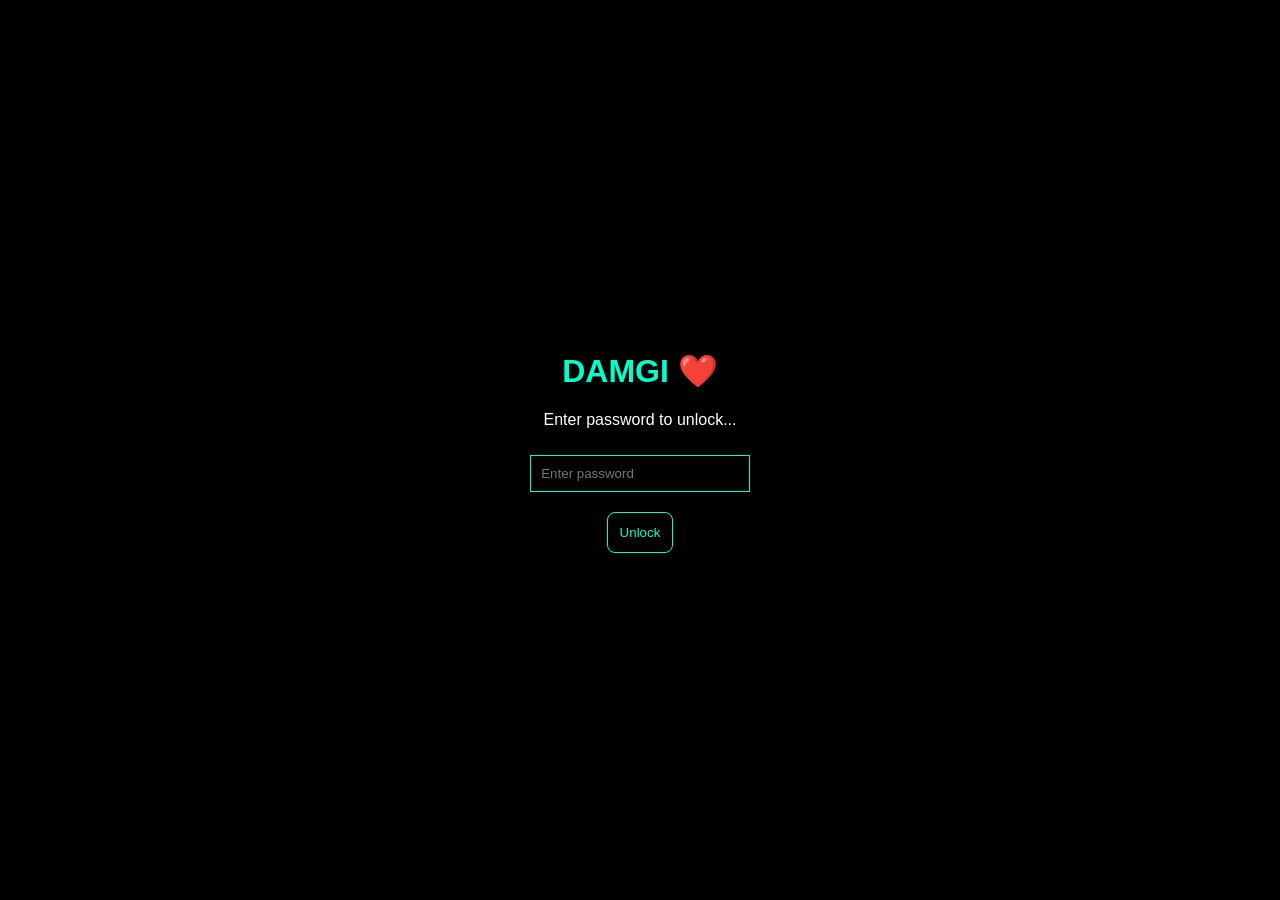
==== index.html @ e7228b4e "Add files via upload Initial upload" ====
<!DOCTYPE html>
<html lang="en">
<head>
    <meta charset="UTF-8">
    <title>DAMGI DAY❤️</title>
    <link rel="stylesheet" href="style.css">
</head>
<body>

    <div class="container">
        <h1>DAMGI ❤️</h1>
        <p>Enter password to unlock...</p>

        <input type="password" id="password" placeholder="Enter password">
        <button onclick="checkPassword()">Unlock</button>

        <p id="error"></p>
    </div>

    <script src="script.js"></script>
</body>
</html>
---- style.css ----
body {
    background-color: #0d0d0d;
    color: white;
    font-family: monospace;
    display: flex;
    justify-content: center;
    align-items: center;
    height: 100vh;
    text-align: center;
}

.container {
    max-width: 400px;
}

h1 {
    color: #00ffcc;
}

input {
    padding: 10px;
    margin: 10px;
    background: black;
    border: 1px solid #00ffcc;
    color: white;
    width: 70%;
}

button {
    margin-top: 20px;
    padding: 10px 25px;
    background: transparent;
    border: 1px solid #00ffcc;
    color: #00ffcc;
    cursor: pointer;
    transition: 0.3s;
}

button:hover {
    background: #00ffcc;
    color: black;
}

#error {
    color: red;
    margin-top: 10px;
}
/* ================= GENERAL ================= */
body {
    margin: 0;
    font-family: Arial, sans-serif;
    background: black;
    color: white;
}

/* ================= SECTIONS ================= */
.section {
    height: 100vh;
    display: flex;
    justify-content: center;
    align-items: center;
}

/* ================= HOME ================= */
.hero {
    width: 100%;
    height: 100%;
    background: url("img1.jpg") center/cover no-repeat;
    display: flex;
    flex-direction: column;
    justify-content: center;
    padding: 30px;
    background-color: rgba(0,0,0,0.6);
    background-blend-mode: darken;
}

.hero h1 {
    font-size: 45px;
    color: #00ffcc;
}

.hero p {
    max-width: 300px;
    margin-top: 10px;
}

/* ================= BUTTONS ================= */
button {
    margin-top: 10px;
    padding: 12px;
    border-radius: 8px;
    border: 1px solid #00ffcc;
    background: transparent;
    color: #00ffcc;
    cursor: pointer;
    transition: 0.3s;
}

button:hover {
    background: #00ffcc;
    color: black;
}

/* ================= STORY LIST ================= */
.chapter-list {
    width: 90%;
    max-width: 400px;
    margin-top: 20px;
}

.chapter-list button {
    display: block;
    width: 100%;
    margin: 8px 0;
    text-align: left;
    background: #111;
}

.chapter-list button:hover {
    background: #00ffcc;
}

/* ================= CHAPTER PAGE ================= */
#chapterPage {
    background-size: cover;
    background-position: center;
    background-repeat: no-repeat;
    position: relative;
}

/* overlay dark effect */
#chapterPage::before {
    content: "";
    position: absolute;
    width: 100%;
    height: 100%;
    background: rgba(0,0,0,0.7);
}

/* content box */
.chapter-box {
    position: relative;
    z-index: 1;
    max-width: 400px;
    padding: 20px;
    text-align: center;
}

/* title */
#chapterTitle {
    color: #00ffcc;
}

/* text */
#chapterText {
    margin-top: 15px;
    line-height: 1.6;
}

/* ================= BIRTHDAY ================= */
.card {
    width: 90%;
    max-width: 400px;
    background: #111;
    padding: 20px;
    border-radius: 10px;
}

.card h1 {
    color: #00ffcc;
}
.chapter-page {
    width: 100%;
    height: 100vh;
    background-size: cover;
    background-position: center;
    display: flex;
    justify-content: center;
    align-items: center;
}

/* DARK OVERLAY kugirango text isomeke neza */
.chapter-page::before {
    content: "";
    position: absolute;
    width: 100%;
    height: 100%;
    background: rgba(0,0,0,0.6);
}

/* BOX IRIMO MESSAGE */

/* TITLE */
#chapterTitle {
    font-size: 20px;
    margin-bottom: 10px;
    text-align: center;
}

/* TEXT */
#chapterText {
    font-size: 15px;
    line-height: 1.6;
    white-space: pre-line;
}

#chapterText {
    flex: 1;
    overflow-y: auto;
    line-height: 1.6;
    font-size: 15px;
    padding-right: 5px;
}
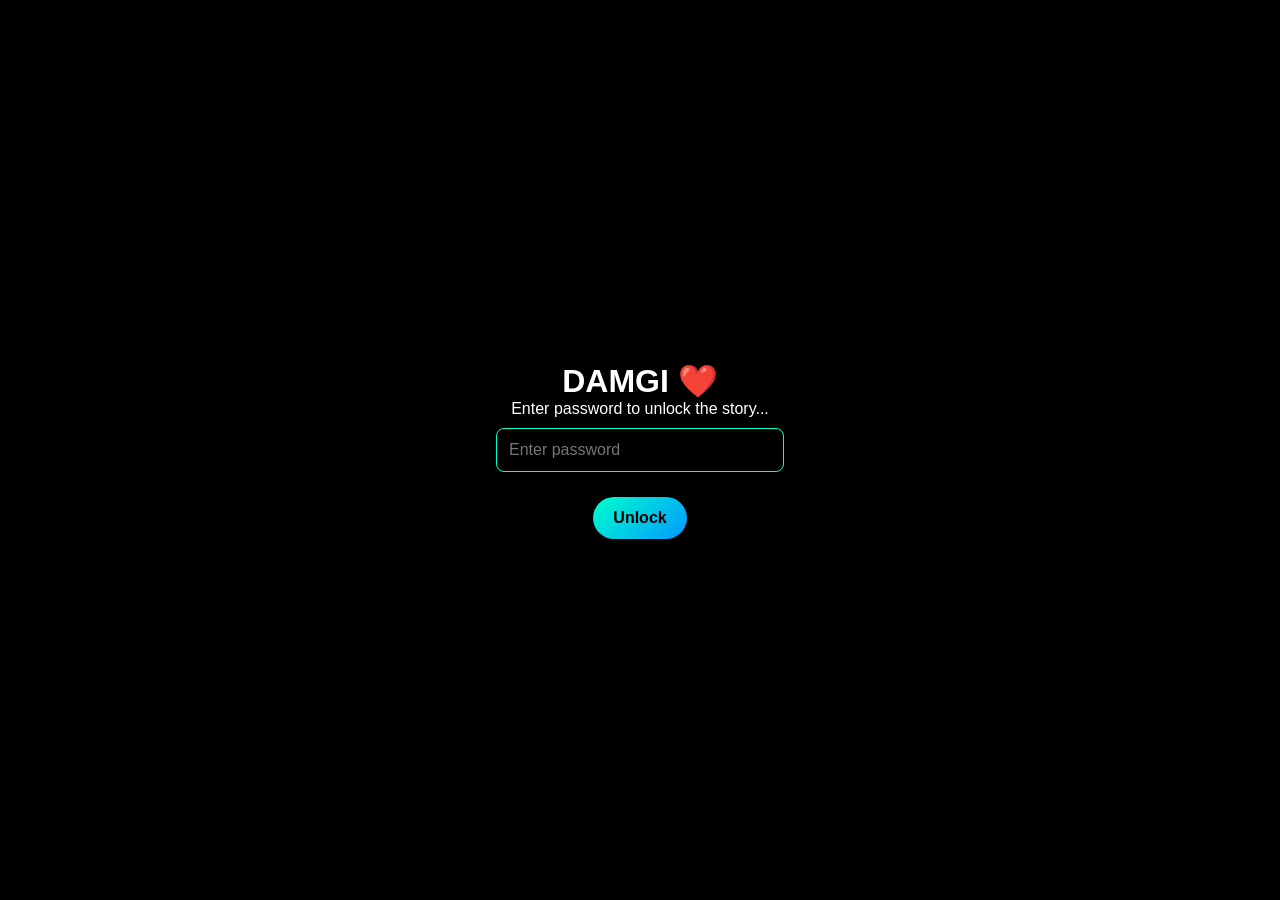
==== commit 05b33690: "Refactor HTML structure and improve mobile support" ====
--- a/index.html
+++ b/index.html
@@ -2,21 +2,38 @@
 <html lang="en">
 <head>
     <meta charset="UTF-8">
-    <title>DAMGI DAY❤️</title>
+
+    <!-- 🔥 IMPORTANT FOR MOBILE -->
+    <meta name="viewport" content="width=device-width, initial-scale=1.0">
+
+    <title>DAMGI DAY ❤️</title>
+
     <link rel="stylesheet" href="style.css">
 </head>
+
 <body>
 
-    <div class="container">
-        <h1>DAMGI ❤️</h1>
-        <p>Enter password to unlock...</p>
+    <div class="section">
 
-        <input type="password" id="password" placeholder="Enter password">
-        <button onclick="checkPassword()">Unlock</button>
+        <div class="container">
 
-        <p id="error"></p>
+            <h1>DAMGI ❤️</h1>
+
+            <p class="login-text">
+                Enter password to unlock the story...
+            </p>
+
+            <input type="password" id="password" placeholder="Enter password">
+
+            <button onclick="checkPassword()">Unlock</button>
+
+            <p id="error"></p>
+
+        </div>
+
     </div>
 
     <script src="script.js"></script>
+
 </body>
-</html>+</html>
--- a/style.css
+++ b/style.css
@@ -1,214 +1,230 @@
-
+/* ================= RESET ================= */
+* {
+    margin: 0;
+    padding: 0;
+    box-sizing: border-box;
+}
+
+/* ================= BODY ================= */
 body {
-    background-color: #0d0d0d;
+    font-family: Arial, sans-serif;
+    background: black;
     color: white;
-    font-family: monospace;
+    width: 100%;
+    min-height: 100vh;
+    overflow-x: hidden;
+}
+
+/* ================= SECTIONS ================= */
+.section {
+    min-height: 100vh;
+    width: 100%;
     display: flex;
     justify-content: center;
     align-items: center;
-    height: 100vh;
+}
+
+/* ================= LOGIN PAGE ================= */
+.container {
+    width: 100%;
+    max-width: 400px;
     text-align: center;
-}
-
-.container {
-    max-width: 400px;
-}
-
-h1 {
-    color: #00ffcc;
+    padding: 20px;
+    background: url("https://res.cloudinary.com/dn0250gby/image/upload/v1775908260/artem-artemov-DVx3R5ulLtU-unsplash_n3tpuw.jpg") center/cover no-repeat;
+    border-radius: 10px;
+    position: relative;
+}
+
+/* dark overlay */
+.container::before {
+    content: "";
+    position: absolute;
+    width: 100%;
+    height: 100%;
+    background: rgba(0,0,0,0.7);
+    top: 0;
+    left: 0;
+    border-radius: 10px;
+}
+
+.container * {
+    position: relative;
+    z-index: 1;
 }
 
 input {
-    padding: 10px;
-    margin: 10px;
+    padding: 12px;
+    margin: 10px 0;
+    width: 80%;
+    border-radius: 8px;
+    border: 1px solid #00ffcc;
     background: black;
-    border: 1px solid #00ffcc;
     color: white;
-    width: 70%;
-}
-
+    font-size: 16px;
+}
+
+/* ================= BUTTON (PREMIUM STYLE) ================= */
 button {
-    margin-top: 20px;
-    padding: 10px 25px;
-    background: transparent;
-    border: 1px solid #00ffcc;
-    color: #00ffcc;
+    margin-top: 15px;
+    padding: 12px 20px;
+    border-radius: 25px;
+    border: none;
+    background: linear-gradient(135deg, #00ffcc, #0099ff);
+    color: black;
+    font-weight: bold;
+    font-size: 16px;
     cursor: pointer;
     transition: 0.3s;
 }
 
 button:hover {
-    background: #00ffcc;
-    color: black;
-}
-
-#error {
-    color: red;
-    margin-top: 10px;
-}
-/* ================= GENERAL ================= */
-body {
-    margin: 0;
-    font-family: Arial, sans-serif;
-    background: black;
-    color: white;
-}
-
-/* ================= SECTIONS ================= */
-.section {
-    height: 100vh;
-    display: flex;
-    justify-content: center;
-    align-items: center;
+    transform: scale(1.05);
+    opacity: 0.9;
 }
 
 /* ================= HOME ================= */
 .hero {
     width: 100%;
-    height: 100%;
-    background: url("img1.jpg") center/cover no-repeat;
+    min-height: 100vh;
+    background: url("https://res.cloudinary.com/dn0250gby/image/upload/v1775908260/artem-artemov-DVx3R5ulLtU-unsplash_n3tpuw.jpg") center/cover no-repeat;
     display: flex;
     flex-direction: column;
     justify-content: center;
     padding: 30px;
-    background-color: rgba(0,0,0,0.6);
-    background-blend-mode: darken;
+    position: relative;
+}
+
+/* overlay */
+.hero::before {
+    content: "";
+    position: absolute;
+    width: 100%;
+    height: 100%;
+    background: rgba(0,0,0,0.6);
+    top: 0;
+    left: 0;
+}
+
+.hero * {
+    position: relative;
+    z-index: 1;
 }
 
 .hero h1 {
-    font-size: 45px;
+    font-size: 40px;
     color: #00ffcc;
 }
 
 .hero p {
-    max-width: 300px;
+    font-size: 18px;
     margin-top: 10px;
-}
-
-/* ================= BUTTONS ================= */
-button {
-    margin-top: 10px;
-    padding: 12px;
-    border-radius: 8px;
-    border: 1px solid #00ffcc;
-    background: transparent;
-    color: #00ffcc;
-    cursor: pointer;
-    transition: 0.3s;
-}
-
-button:hover {
-    background: #00ffcc;
-    color: black;
+    max-width: 400px;
 }
 
 /* ================= STORY LIST ================= */
 .chapter-list {
     width: 90%;
-    max-width: 400px;
+    max-width: 500px;
     margin-top: 20px;
 }
 
 .chapter-list button {
-    display: block;
-    width: 100%;
-    margin: 8px 0;
+    width: 100%;
+    margin: 10px 0;
     text-align: left;
-    background: #111;
-}
-
-.chapter-list button:hover {
-    background: #00ffcc;
+    padding: 20px;
+    border-radius: 12px;
+    background: rgba(255,255,255,0.05);
+    color: white;
+    font-size: 16px;
 }
 
 /* ================= CHAPTER PAGE ================= */
 #chapterPage {
+    width: 100%;
+    min-height: 100vh;
     background-size: cover;
     background-position: center;
-    background-repeat: no-repeat;
-    position: relative;
-}
-
-/* overlay dark effect */
+    position: relative;
+    display: flex;
+    justify-content: center;
+    align-items: center;
+}
+
+/* overlay */
 #chapterPage::before {
     content: "";
     position: absolute;
     width: 100%;
     height: 100%;
-    background: rgba(0,0,0,0.7);
+    background: rgba(0,0,0,0.75);
 }
 
 /* content box */
 .chapter-box {
     position: relative;
     z-index: 1;
-    max-width: 400px;
+    width: 90%;
+    max-width: 600px;
     padding: 20px;
     text-align: center;
 }
 
 /* title */
 #chapterTitle {
+    font-size: 26px;
     color: #00ffcc;
+    margin-bottom: 10px;
 }
 
 /* text */
 #chapterText {
-    margin-top: 15px;
-    line-height: 1.6;
+    font-size: 18px;
+    line-height: 1.8;
+    white-space: pre-line;
+    max-height: 70vh;
+    overflow-y: auto;
+    padding-right: 5px;
 }
 
 /* ================= BIRTHDAY ================= */
 .card {
     width: 90%;
-    max-width: 400px;
+    max-width: 500px;
     background: #111;
-    padding: 20px;
-    border-radius: 10px;
+    padding: 25px;
+    border-radius: 12px;
 }
 
 .card h1 {
     color: #00ffcc;
-}
-.chapter-page {
-    width: 100%;
-    height: 100vh;
-    background-size: cover;
-    background-position: center;
-    display: flex;
-    justify-content: center;
-    align-items: center;
-}
-
-/* DARK OVERLAY kugirango text isomeke neza */
-.chapter-page::before {
-    content: "";
-    position: absolute;
-    width: 100%;
-    height: 100%;
-    background: rgba(0,0,0,0.6);
-}
-
-/* BOX IRIMO MESSAGE */
-
-/* TITLE */
-#chapterTitle {
-    font-size: 20px;
-    margin-bottom: 10px;
-    text-align: center;
-}
-
-/* TEXT */
-#chapterText {
-    font-size: 15px;
-    line-height: 1.6;
-    white-space: pre-line;
-}
-
-#chapterText {
-    flex: 1;
-    overflow-y: auto;
-    line-height: 1.6;
-    font-size: 15px;
-    padding-right: 5px;
-}+    font-size: 28px;
+}
+
+.card p {
+    font-size: 18px;
+}
+
+/* ================= MOBILE OPTIMIZATION ================= */
+@media (max-width: 768px) {
+
+    .hero h1 {
+        font-size: 32px;
+    }
+
+    .hero p {
+        font-size: 16px;
+    }
+
+    #chapterTitle {
+        font-size: 22px;
+    }
+
+    #chapterText {
+        font-size: 17px;
+    }
+
+    button {
+        font-size: 15px;
+    }
+}
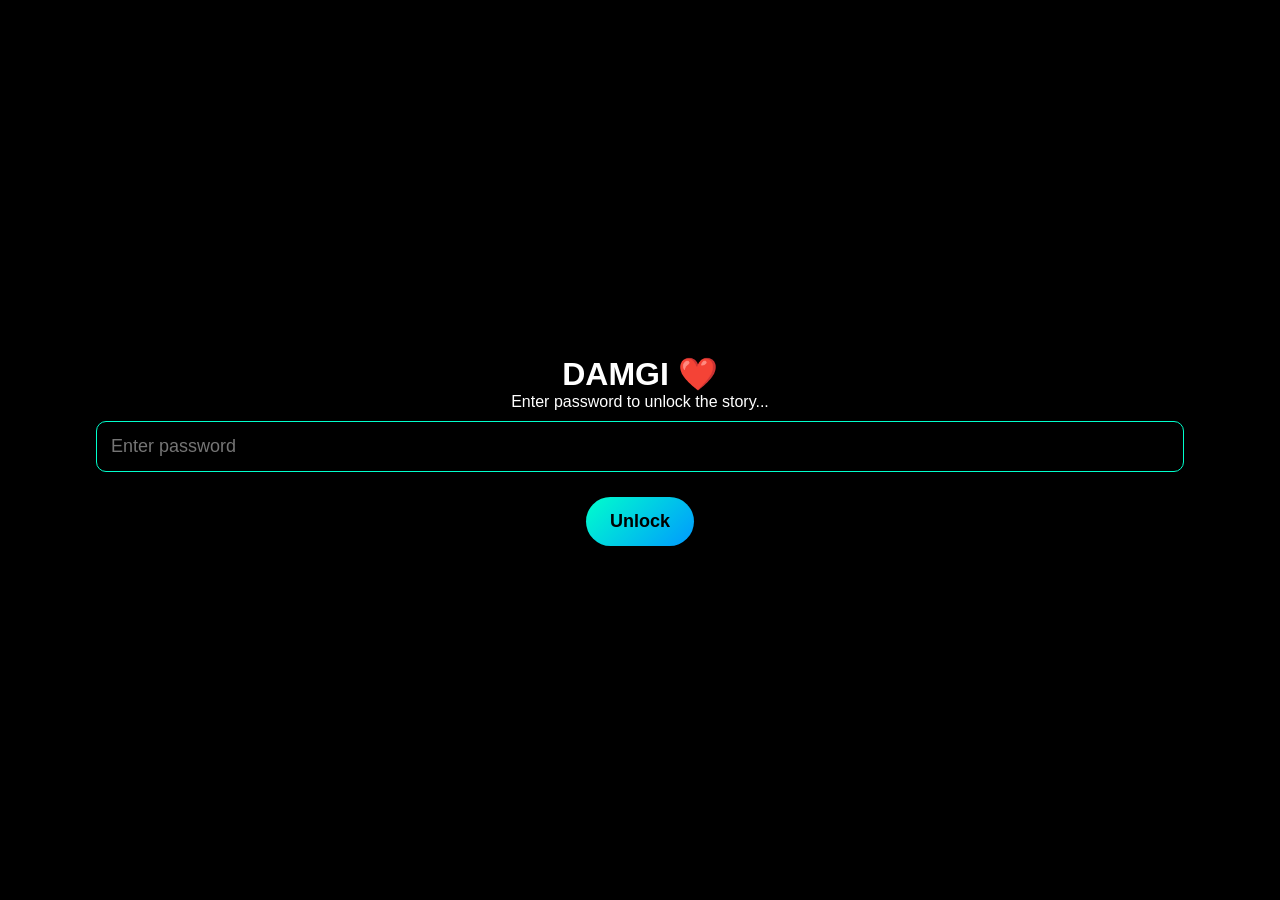
==== commit 54b9ebe2: "Remove viewport meta tag from index.html Removed viewport meta tag for mobile responsiveness." ====
--- a/index.html
+++ b/index.html
@@ -3,14 +3,11 @@
 <head>
     <meta charset="UTF-8">
 
-    <!-- 🔥 IMPORTANT FOR MOBILE -->
-    <meta name="viewport" content="width=device-width, initial-scale=1.0">
-
     <title>DAMGI DAY ❤️</title>
 
     <link rel="stylesheet" href="style.css">
 </head>
-
+    
 <body>
 
     <div class="section">
--- a/style.css
+++ b/style.css
@@ -27,59 +27,56 @@
 /* ================= LOGIN PAGE ================= */
 .container {
     width: 100%;
-    max-width: 400px;
-    text-align: center;
-    padding: 20px;
+    height: 100vh;
+    display: flex;
+    flex-direction: column;
+    justify-content: center;
+    align-items: center;
+
     background: url("https://res.cloudinary.com/dn0250gby/image/upload/v1775908260/artem-artemov-DVx3R5ulLtU-unsplash_n3tpuw.jpg") center/cover no-repeat;
-    border-radius: 10px;
-    position: relative;
-}
-
-/* dark overlay */
+    position: relative;
+}
+
 .container::before {
     content: "";
     position: absolute;
     width: 100%;
     height: 100%;
-    background: rgba(0,0,0,0.7);
-    top: 0;
-    left: 0;
+    background: rgba(0,0,0,0.6);
+}
+
+.container * {
+    position: relative;
+    z-index: 1;
+}
+
+input {
+    padding: 14px;
+    margin: 10px 0;
+    width: 85%;
     border-radius: 10px;
-}
-
-.container * {
-    position: relative;
-    z-index: 1;
-}
-
-input {
-    padding: 12px;
-    margin: 10px 0;
-    width: 80%;
-    border-radius: 8px;
     border: 1px solid #00ffcc;
     background: black;
     color: white;
-    font-size: 16px;
-}
-
-/* ================= BUTTON (PREMIUM STYLE) ================= */
+    font-size: 18px;
+}
+
+/* ================= BUTTON ================= */
 button {
     margin-top: 15px;
-    padding: 12px 20px;
+    padding: 14px 24px;
     border-radius: 25px;
     border: none;
     background: linear-gradient(135deg, #00ffcc, #0099ff);
     color: black;
     font-weight: bold;
-    font-size: 16px;
+    font-size: 18px;
     cursor: pointer;
     transition: 0.3s;
 }
 
 button:hover {
-    transform: scale(1.05);
-    opacity: 0.9;
+    transform: scale(1.06);
 }
 
 /* ================= HOME ================= */
@@ -90,19 +87,16 @@
     display: flex;
     flex-direction: column;
     justify-content: center;
-    padding: 30px;
-    position: relative;
-}
-
-/* overlay */
+    padding: 40px;
+    position: relative;
+}
+
 .hero::before {
     content: "";
     position: absolute;
     width: 100%;
     height: 100%;
-    background: rgba(0,0,0,0.6);
-    top: 0;
-    left: 0;
+    background: rgba(0,0,0,0.65);
 }
 
 .hero * {
@@ -111,120 +105,108 @@
 }
 
 .hero h1 {
-    font-size: 40px;
+    font-size: 52px;
     color: #00ffcc;
 }
 
 .hero p {
-    font-size: 18px;
-    margin-top: 10px;
-    max-width: 400px;
-}
-
-/* ================= STORY LIST ================= */
+    font-size: 22px;
+    margin-top: 12px;
+    max-width: 500px;
+}
+
+/* ================= STORY PAGE ================= */
+#story {
+    min-height: 100vh;
+    background:
+    linear-gradient(rgba(0,0,0,0.7), rgba(0,0,0,0.95)),
+    url("https://res.cloudinary.com/dn0250gby/image/upload/v1775893734/img2_durf24.jpg");
+    background-size: cover;
+    background-position: center;
+    flex-direction: column;
+    padding: 20px;
+}
+
+/* ================= NETFLIX GRID ================= */
 .chapter-list {
-    width: 90%;
-    max-width: 500px;
+    display: grid;
+    grid-template-columns: repeat(auto-fit, minmax(180px, 1fr));
+    gap: 18px;
+    width: 95%;
+    max-width: 1000px;
     margin-top: 20px;
 }
 
-.chapter-list button {
-    width: 100%;
-    margin: 10px 0;
-    text-align: left;
-    padding: 20px;
-    border-radius: 12px;
-    background: rgba(255,255,255,0.05);
-    color: white;
-    font-size: 16px;
+/* ================= CARD ================= */
+.chapter-card {
+    background: rgba(20,20,20,0.85);
+    border-radius: 14px;
+    overflow: hidden;
+    cursor: pointer;
+    transition: 0.3s;
+    box-shadow: 0 10px 25px rgba(0,0,0,0.5);
+}
+
+.chapter-card:hover {
+    transform: scale(1.07);
+    box-shadow: 0 15px 35px rgba(0,255,204,0.2);
 }
 
 /* ================= CHAPTER PAGE ================= */
 #chapterPage {
     width: 100%;
-    min-height: 100vh;
-    background-size: cover;
-    background-position: center;
+    height: 100vh;
+    background: url("https://res.cloudinary.com/dn0250gby/image/upload/v1775908260/artem-artemov-DVx3R5ulLtU-unsplash_n3tpuw.jpg") center/cover no-repeat;
     position: relative;
     display: flex;
     justify-content: center;
     align-items: center;
 }
 
-/* overlay */
 #chapterPage::before {
     content: "";
     position: absolute;
     width: 100%;
     height: 100%;
-    background: rgba(0,0,0,0.75);
-}
-
-/* content box */
+    background: rgba(0,0,0,0.6);
+}
+
 .chapter-box {
     position: relative;
     z-index: 1;
-    width: 90%;
-    max-width: 600px;
-    padding: 20px;
-    text-align: center;
-}
-
-/* title */
+    width: 92%;
+    max-width: 700px;
+    padding: 25px;
+    background: rgba(0,0,0,0.45);
+    border-radius: 12px;
+}
+
+/* ================= TEXT SIZE FIX (IMPORTANT) ================= */
 #chapterTitle {
-    font-size: 26px;
+    font-size: 30px;
     color: #00ffcc;
-    margin-bottom: 10px;
-}
-
-/* text */
+}
+
 #chapterText {
-    font-size: 18px;
-    line-height: 1.8;
+    font-size: 22px;   /* 🔥 BIG TEXT FIX */
+    line-height: 1.9;
     white-space: pre-line;
     max-height: 70vh;
     overflow-y: auto;
-    padding-right: 5px;
 }
 
 /* ================= BIRTHDAY ================= */
-.card {
-    width: 90%;
-    max-width: 500px;
-    background: #111;
-    padding: 25px;
-    border-radius: 12px;
-}
-
-.card h1 {
-    color: #00ffcc;
-    font-size: 28px;
-}
-
 .card p {
-    font-size: 18px;
-}
-
-/* ================= MOBILE OPTIMIZATION ================= */
+    font-size: 22px;
+}
+
+/* ================= MOBILE ================= */
 @media (max-width: 768px) {
-
-    .hero h1 {
-        font-size: 32px;
-    }
-
-    .hero p {
-        font-size: 16px;
-    }
-
-    #chapterTitle {
-        font-size: 22px;
-    }
-
-    #chapterText {
-        font-size: 17px;
-    }
-
-    button {
-        font-size: 15px;
-    }
-}
+    .hero h1 { font-size: 38px; }
+    .hero p { font-size: 20px; }
+
+    #chapterText { font-size: 20px; }
+    #chapterTitle { font-size: 24px; }
+
+    button { font-size: 16px; }
+}
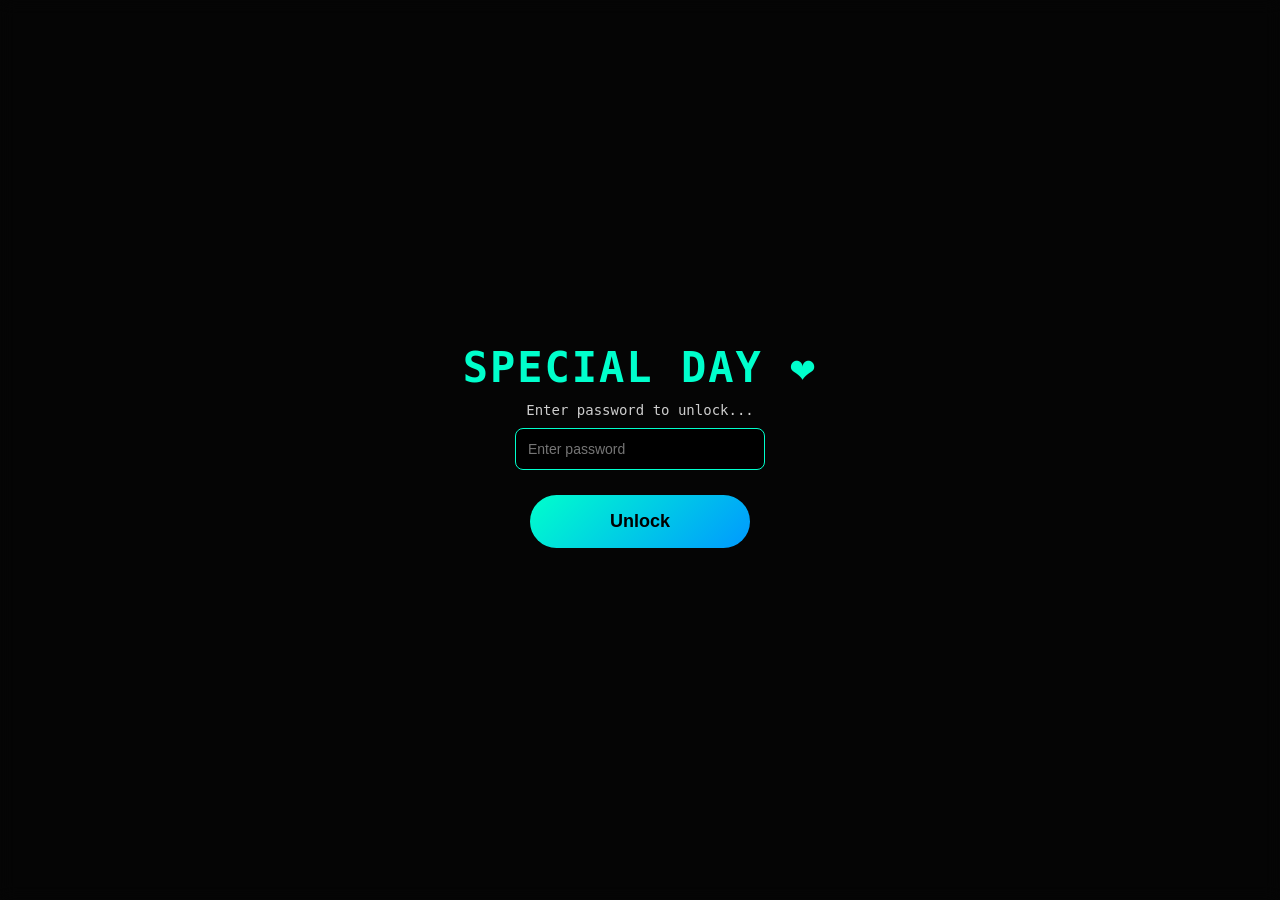
==== commit d88344eb: "Update title and heading for special day" ====
--- a/index.html
+++ b/index.html
@@ -2,35 +2,21 @@
 <html lang="en">
 <head>
     <meta charset="UTF-8">
-
     <title>DAMGI DAY ❤️</title>
-
     <link rel="stylesheet" href="style.css">
 </head>
-    
 <body>
 
-    <div class="section">
+    <div class="container">
+        <h1>SPECIAL DAY ❤️</h1>
+        <p>Enter password to unlock...</p>
 
-        <div class="container">
+        <input type="password" id="password" placeholder="Enter password">
+        <button onclick="checkPassword()">Unlock</button>
 
-            <h1>DAMGI ❤️</h1>
-
-            <p class="login-text">
-                Enter password to unlock the story...
-            </p>
-
-            <input type="password" id="password" placeholder="Enter password">
-
-            <button onclick="checkPassword()">Unlock</button>
-
-            <p id="error"></p>
-
-        </div>
-
+        <p id="error"></p>
     </div>
 
     <script src="script.js"></script>
-
 </body>
 </html>
--- a/style.css
+++ b/style.css
@@ -7,65 +7,84 @@
 
 /* ================= BODY ================= */
 body {
-    font-family: Arial, sans-serif;
-    background: black;
+    background-color: #0d0d0d;
     color: white;
-    width: 100%;
-    min-height: 100vh;
-    overflow-x: hidden;
-}
-
-/* ================= SECTIONS ================= */
-.section {
-    min-height: 100vh;
-    width: 100%;
-    display: flex;
-    justify-content: center;
-    align-items: center;
-}
-
-/* ================= LOGIN PAGE ================= */
+    font-family: monospace;
+    height: 100vh;
+    width: 100%;
+    overflow: hidden;
+    text-align: center;
+}
+
+/* ================= LOGIN CONTAINER ================= */
 .container {
     width: 100%;
     height: 100vh;
+    z-index: 0;
     display: flex;
     flex-direction: column;
     justify-content: center;
     align-items: center;
-
-    background: url("https://res.cloudinary.com/dn0250gby/image/upload/v1775908260/artem-artemov-DVx3R5ulLtU-unsplash_n3tpuw.jpg") center/cover no-repeat;
-    position: relative;
+    backdrop-filter: blur(8px);
+    background: url("https://res.cloudinary.com/dn0250gby/image/upload/v1776500922/osmany-m-leyva-aldana-X_CAX3tFlkw-unsplash_tbanfp.jpg") no-repeat center center;
+    background-size: cover;
+
+    position: relative;
+}
+.container h1 {
+    font-size: 42px;     /* 🔥 bigger */
+    font-weight: bold;
+    letter-spacing: 2px;
+    margin-bottom: 10px;
+}
+.container p {
+    font-size: 14px;   /* ↓ yari nini cyane */
+    opacity: 0.8;
+}
+    
+
+h1 {
+    color: #00ffcc;
 }
 
 .container::before {
     content: "";
+    z-index: 0;
     position: absolute;
     width: 100%;
     height: 100%;
     background: rgba(0,0,0,0.6);
+    top: 0;
+    left: 0;
 }
 
 .container * {
     position: relative;
-    z-index: 1;
+    z-index: 2;
 }
 
 input {
-    padding: 14px;
+    padding: 12px;
     margin: 10px 0;
-    width: 85%;
-    border-radius: 10px;
+    width: 60%;
+    max-width: 250px;
+    border-radius: 8px;
     border: 1px solid #00ffcc;
     background: black;
     color: white;
-    font-size: 18px;
+    font-size: 14px;
+}
+input:focus {
+    outline: none;
+    border: 1px solid #00ffee;
+    box-shadow: 0 0 10px #00ffee;
 }
 
 /* ================= BUTTON ================= */
 button {
     margin-top: 15px;
-    padding: 14px 24px;
-    border-radius: 25px;
+    padding: 16px 30px;
+    border-radius: 30px;
     border: none;
     background: linear-gradient(135deg, #00ffcc, #0099ff);
     color: black;
@@ -73,21 +92,46 @@
     font-size: 18px;
     cursor: pointer;
     transition: 0.3s;
+    width: 60%;
+    max-width: 220px;
+}
+button:active {
+    transform: scale(0.95);
+    background: linear-gradient(135deg, #0099ff, #00ffcc);
 }
 
 button:hover {
-    transform: scale(1.06);
+    transform: scale(1.05);
+    background: linear-gradient(135deg, #00ffee, #00aaff);
+}
+
+#error {
+    color: red;
+    margin-top: 10px;
+}
+
+/* ================= GENERAL ================= */
+.section {
+    height: 100vh;
+    width: 100vw;
+    display: flex;
+    justify-content: center;
+    align-items: center;
 }
 
 /* ================= HOME ================= */
 .hero {
     width: 100%;
     min-height: 100vh;
+    text-align: center;
+    align-items: center;
     background: url("https://res.cloudinary.com/dn0250gby/image/upload/v1775908260/artem-artemov-DVx3R5ulLtU-unsplash_n3tpuw.jpg") center/cover no-repeat;
+    background-size: cover;
+    background-position: center;
     display: flex;
     flex-direction: column;
     justify-content: center;
-    padding: 40px;
+    padding: 30px;
     position: relative;
 }
 
@@ -96,7 +140,9 @@
     position: absolute;
     width: 100%;
     height: 100%;
-    background: rgba(0,0,0,0.65);
+    background: rgba(0,0,0,0.6);
+    top: 0;
+    left: 0;
 }
 
 .hero * {
@@ -105,45 +151,46 @@
 }
 
 .hero h1 {
-    font-size: 52px;
+    font-size: 45px;
     color: #00ffcc;
 }
 
 .hero p {
-    font-size: 22px;
-    margin-top: 12px;
+    font-size: 20px;
+    margin-top: 15px;
     max-width: 500px;
 }
 
-/* ================= STORY PAGE ================= */
+/* ================= STORY LIST ================= */
 #story {
     min-height: 100vh;
     background:
     linear-gradient(rgba(0,0,0,0.7), rgba(0,0,0,0.95)),
-    url("https://res.cloudinary.com/dn0250gby/image/upload/v1775893734/img2_durf24.jpg");
+    url("https://res.cloudinary.com/dn0250gby/image/upload/v1776500913/danny-messina-red-velvet-ag-Ezgx9WdakNw-unsplash_exjqok.jpg");
     background-size: cover;
     background-position: center;
     flex-direction: column;
     padding: 20px;
 }
 
-/* ================= NETFLIX GRID ================= */
+/* ===== CHAPTER GRID ===== */
 .chapter-list {
     display: grid;
     grid-template-columns: repeat(auto-fit, minmax(180px, 1fr));
     gap: 18px;
     width: 95%;
-    max-width: 1000px;
+    max-width: 900px;
     margin-top: 20px;
 }
 
-/* ================= CARD ================= */
+/* ===== CARD ===== */
 .chapter-card {
-    background: rgba(20,20,20,0.85);
+    background: #111;
     border-radius: 14px;
     overflow: hidden;
     cursor: pointer;
-    transition: 0.3s;
+    transition: 0.4s;
+    position: relative;
     box-shadow: 0 10px 25px rgba(0,0,0,0.5);
 }
 
@@ -152,6 +199,36 @@
     box-shadow: 0 15px 35px rgba(0,255,204,0.2);
 }
 
+/* IMAGE */
+.chapter-img {
+    width: 100%;
+    height: 140px;
+    background-size: cover;
+    background-position: center;
+    transition: 0.5s;
+}
+
+.chapter-card:hover .chapter-img {
+    transform: scale(1.1);
+}
+
+/* TEXT */
+.chapter-info {
+    padding: 12px;
+}
+
+.chapter-info h3 {
+    color: #00ffcc;
+    margin: 0;
+    font-size: 16px;
+}
+
+.chapter-info p {
+    font-size: 13px;
+    color: #aaa;
+    margin-top: 5px;
+}
+
 /* ================= CHAPTER PAGE ================= */
 #chapterPage {
     width: 100%;
@@ -171,28 +248,12 @@
     background: rgba(0,0,0,0.6);
 }
 
-.chapter-box {
-    position: relative;
-    z-index: 1;
-    width: 92%;
-    max-width: 700px;
-    padding: 25px;
-    background: rgba(0,0,0,0.45);
-    border-radius: 12px;
-}
-
-/* ================= TEXT SIZE FIX (IMPORTANT) ================= */
+
 #chapterTitle {
-    font-size: 30px;
+    font-size: 32px;
     color: #00ffcc;
-}
-
-#chapterText {
-    font-size: 22px;   /* 🔥 BIG TEXT FIX */
-    line-height: 1.9;
-    white-space: pre-line;
-    max-height: 70vh;
-    overflow-y: auto;
+    text-align: center;
+    margin-bottom: 10px;
 }
 
 /* ================= BIRTHDAY ================= */
@@ -202,11 +263,369 @@
 
 /* ================= MOBILE ================= */
 @media (max-width: 768px) {
-    .hero h1 { font-size: 38px; }
-    .hero p { font-size: 20px; }
-
-    #chapterText { font-size: 20px; }
-    #chapterTitle { font-size: 24px; }
-
-    button { font-size: 16px; }
-}
+
+.hero h1 { font-size: 38px; }
+.hero p { font-size: 20px; }
+
+#chapterTitle { font-size: 24px; }
+
+button { font-size: 16px; }
+}
+
+/* ================= BACK BUTTON ================= */
+.chapter-box {
+    width: 95%;
+    max-width: 700px;
+    height: 80vh;
+    overflow: hidden;
+    display: flex;
+    flex-direction: column;
+    justify-content: flex-start;
+    padding: 20px;
+    position: relative;
+}
+
+.chapter-box button {
+    position: fixed;
+    bottom: 40px;
+    left: 20px;
+
+    padding: 12px 20px;
+    border-radius: 25px;
+    background: #00ffcc;
+    color: black;
+    border: none;
+    font-weight: bold;
+    z-index: 1000;
+        }
+#chapterText {
+    font-size: 30px;
+    line-height: 2.2;
+    max-width: 95%;
+    margin: auto;
+    margin-top: 15px;
+    text-align: left;
+    overflow-y: auto;
+    max-height: 70vh;
+    padding: 18px;
+}
+.btn-group {
+    display: flex;
+    gap: 20px;
+    margin-top: 25px;
+    justify-content: center;
+    flex-wrap: wrap;
+}
+
+/* ================= BIRTHDAY EXPERIENCE ================= */
+
+#birthday {
+    flex-direction: column;
+    justify-content: center;
+    align-items: center;
+    text-align: center;
+
+    background: linear-gradient(rgba(0,0,0,0.7), rgba(0,0,0,0.9)),
+    url("https://res.cloudinary.com/dn0250gby/image/upload/v1776500912/mishal-ibrahim-iP0fI4NPMTk-unsplash_miiue8.jpg");
+
+    background-size: cover;
+    background-position: center;
+
+    animation: fadeIn 1s ease;
+}
+
+/* TEXT */
+#birthday h1 {
+    font-size: 38px;
+    color: #ff4d88;
+    animation: slideDown 1s ease;
+}
+
+#birthday p {
+    max-width: 500px;
+    font-size: 18px;
+    opacity: 0.9;
+    animation: fadeIn 2s ease;
+}
+
+/* BUTTON */
+#birthday button {
+    margin-top: 15px;
+}
+
+/* ================= ANIMATIONS ================= */
+
+@keyframes fadeIn {
+    from { opacity: 0; }
+    to { opacity: 1; }
+}
+
+@keyframes slideDown {
+    from {
+        transform: translateY(-30px);
+        opacity: 0;
+    }
+    to {
+        transform: translateY(0);
+        opacity: 1;
+    }
+}
+.birthday-content {
+    animation: fadeIn 1s ease;
+}
+
+/* ===== BIRTHDAY GALLERY ===== */
+.birthday-gallery {
+    display: grid;
+    grid-template-columns: repeat(auto-fit, minmax(140px, 1fr));
+    gap: 10px;
+    width: 90%;
+    margin: auto;
+    margin-top: 20px;
+}
+
+.birthday-gallery img {
+    width: 100%;
+    height: 160px;
+    object-fit: cover;
+    border-radius: 12px;
+    transition: 0.4s;
+}
+
+.birthday-gallery img:hover {
+    transform: scale(1.05);
+}
+
+/* ===== MESSAGE ===== */
+.birthday-message {
+    margin-top: 20px;
+    text-align: center;
+}
+
+.birthday-message h1 {
+    color: #ff4d88;
+    font-size: 32px;
+}
+/* ===== HEADER ===== */
+.birthday-header {
+    margin-top: 20px;
+    text-align: center;
+}
+
+.birthday-header h1 {
+    font-size: 40px;
+    color: #ff4d88;
+    animation: fadeIn 1.5s ease;
+}
+
+.birthday-header p {
+    opacity: 0.8;
+    margin-top: 5px;
+}
+
+/* ===== GALLERY ===== */
+.birthday-gallery {
+    display: grid;
+    grid-template-columns: repeat(auto-fit, minmax(120px, 1fr));
+    gap: 12px;
+    width: 90%;
+    margin-top: 20px;
+}
+/* 🔥 TITLE HEJURU YA SCREEN */
+.birthday-title {
+    position: fixed;
+    top: 40px;
+    left: 50%;
+    transform: translateX(-50%);
+
+    text-align: center;
+    font-size: 26px;
+    font-weight: bold;
+
+    color: #ff4d88;
+    text-shadow: 0 0 10px black;
+
+    z-index: 9999;
+    animation: fadeSlide 2s ease;
+}
+
+.birthday-gallery img {
+    width: 100%;
+    height: 140px;
+    object-fit: cover;
+    border-radius: 12px;
+    transition: 0.5s;
+}
+
+.birthday-gallery img:hover {
+    transform: scale(1.08);
+    box-shadow: 0 0 15px #ff4d88;
+}
+
+/* ===== MESSAGE ===== */
+.birthday-message {
+    margin-top: 25px;
+    padding: 15px;
+    max-width: 500px;
+}
+
+.birthday-message h2 {
+    color: #00ffcc;
+    margin-bottom: 10px;
+}
+
+#birthdayText {
+    font-size: 30px;
+    line-height: 2.2;
+    font-weight: 500;
+
+    width: 100%;
+    max-width: 700px;
+
+    margin: auto;
+    margin-top: 20px;
+
+    padding: 20px;
+
+    text-align: left;
+
+    white-space: pre-line;
+
+    overflow-y: auto;
+    max-height: 70vh;
+}
+
+/* ===== BACK BUTTON ===== */
+.back-btn {
+    margin-top: 20px;
+    font-size: 14px;
+    padding: 10px 20px;
+}
+/* ===== SLIDER ===== */
+.slider {
+    width: 90%;
+    max-width: 400px;
+    margin: 20px auto;
+}
+
+.slider img {
+    position: absolute;
+    width: 100%;
+    height: 100%;
+    object-fit: cover;
+    top: 0;
+    left: 0;
+    z-index: 0;
+}
+
+/* FINAL SECTION */
+.birthday-final {
+    text-align: center;
+    animation: fadeIn 1s ease;
+}
+html, body {
+    height: 100%;
+    width: 100%;
+    overflow-x: hidden;
+    overflow-y: auto; /* ✅ FIX */
+}
+.birthday-full {
+    position: fixed;
+    top: 0;
+    left: 0;
+    width: 100vw;
+    height: 100vh;
+    overflow: hidden;
+}
+.birthday-full img {
+    width: 100vw;
+    height: 100vh;
+    object-fit: cover;
+}
+.birthday-full .slider img {
+    width: 100vw;
+    height: 100vh;
+    object-fit: cover;
+    transition: opacity 1s ease;
+}
+.birthday-full::after {
+    display: none;
+}
+.controls {
+    position: fixed; /* 🔥 FIX */
+    bottom: 40px;
+    left: 0;
+    width: 100%;
+
+    display: flex;
+    justify-content: space-between;
+    padding: 0 20px;
+
+    z-index: 99999;
+}
+
+.controls button {
+    position: relative;
+    padding: 12px 18px;
+    border-radius: 25px;
+    font-size: 14px;
+    z-index: 10;
+}
+.final-message-page {
+    height: 100vh;
+    width: 100vw;
+    background: url("https://res.cloudinary.com/dn0250gby/image/upload/v1776513368/charlesdeluvio-pcZvxrAyYoQ-unsplash_vwzzm7.jpg") center/cover no-repeat;
+    display: flex;
+    flex-direction: column;
+    justify-content: center;
+    align-items: center;
+}
+.message-box {
+    width: 95%;
+    max-width: 700px;
+    margin: auto;
+    padding: 20px;
+}
+
+#finalText {
+    font-size: 30px;
+    line-height: 2.2;
+    max-width: 95%;
+    margin: auto;
+    margin-top: 15px;
+    text-align: left;
+    overflow-y: auto;
+    max-height: 70vh;
+    padding: 18px;
+        }
+/* 🔥 FINAL MESSAGE BUTTON (RIGHT SIDE) */
+.final-btn {
+    position: fixed;
+    bottom: 80px;
+    right: 20px;
+    padding: 12px 20px;
+    border-radius: 25px;
+    background: linear-gradient(45deg, #ff4d88, #ff99cc); /* ✅ gusa */
+    color: white;
+    border: none;
+    font-weight: bold;
+    box-shadow: 0 0 15px rgba(255,77,136,0.6);
+    z-index: 9999;
+}
+
+/* 🔥 BACK BUTTON (LEFT SIDE) */
+.back-btn-fixed {
+    position: fixed;
+    bottom: 80px;
+    left: 20px;
+    background: linear-gradient(45deg, #00ffcc, #66ffe0);
+    box-shadow: 0 0 15px rgba(0,255,204,0.6);
+    padding: 12px 20px;
+    border-radius: 25px;
+    background: #00ffcc;
+    color: black;
+    border: none;
+    font-weight: bold;
+
+    z-index: 9999;
+}
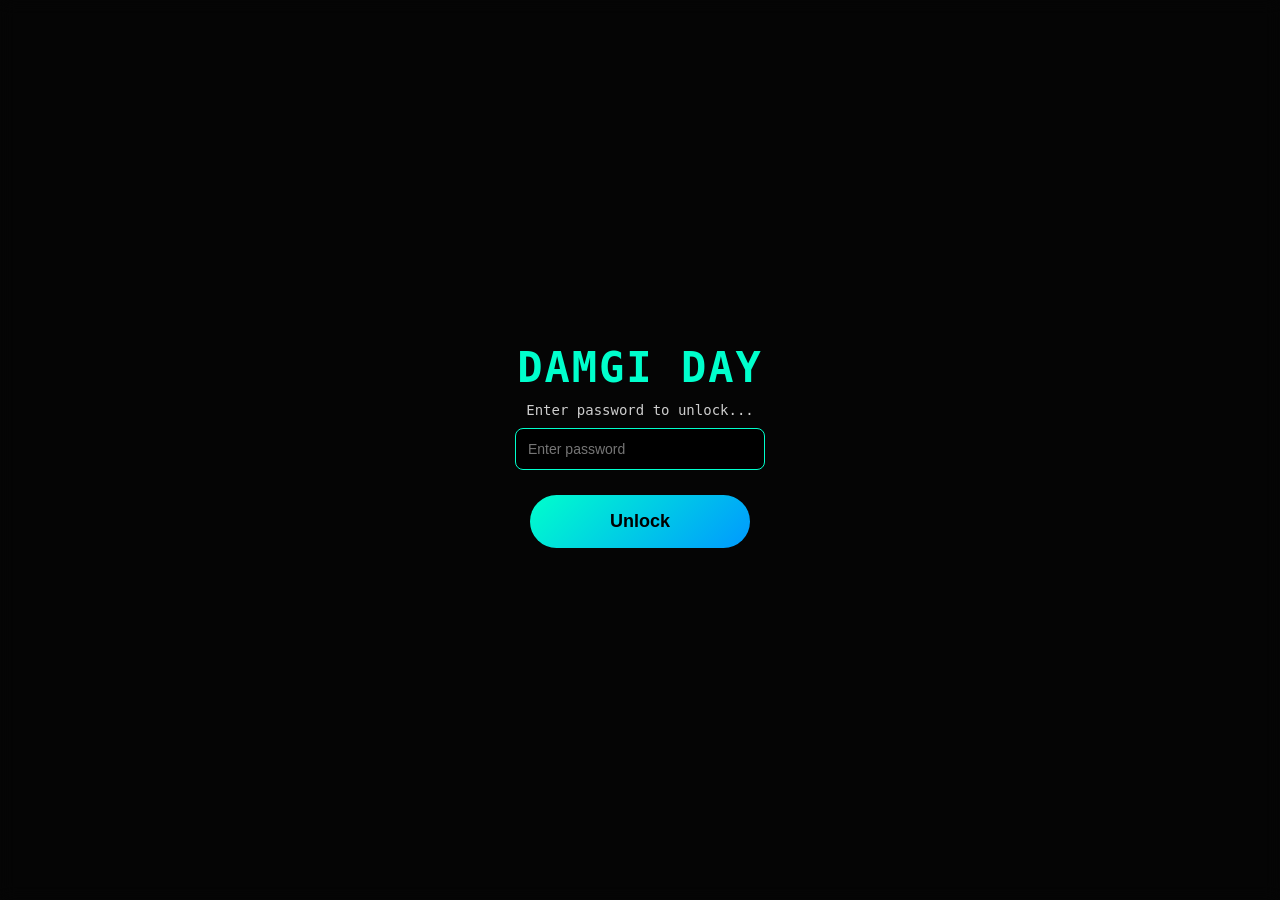
==== commit b3767267: "Change header from 'SPECIAL DAY' to 'DAMGI DAY'" ====
--- a/index.html
+++ b/index.html
@@ -8,7 +8,7 @@
 <body>
 
     <div class="container">
-        <h1>SPECIAL DAY ❤️</h1>
+        <h1>DAMGI DAY</h1>
         <p>Enter password to unlock...</p>
 
         <input type="password" id="password" placeholder="Enter password">
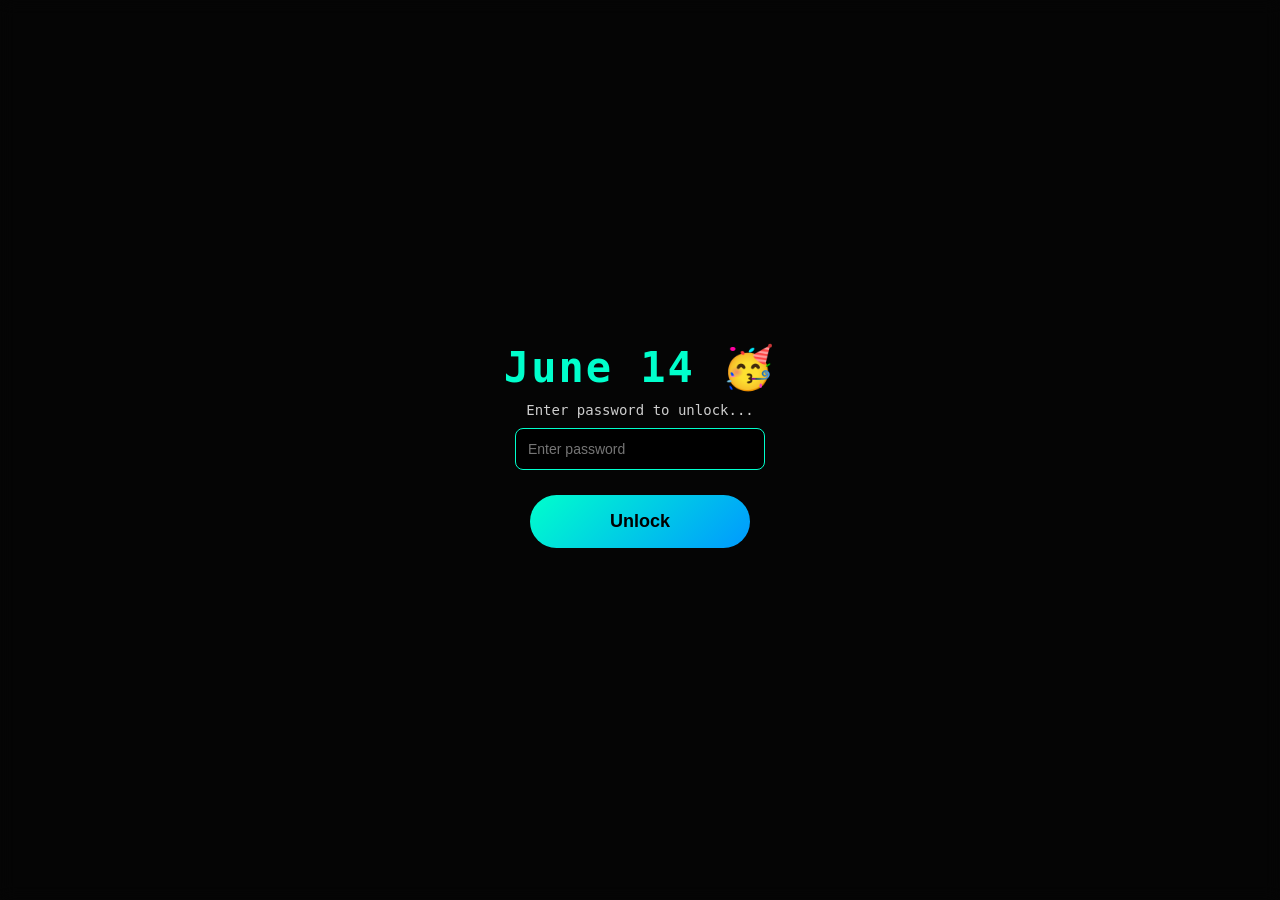
==== commit fcb4e0b5: "Update index.html" ====
--- a/index.html
+++ b/index.html
@@ -8,7 +8,7 @@
 <body>
 
     <div class="container">
-        <h1>DAMGI DAY</h1>
+        <h1>June 14 🥳</h1>
         <p>Enter password to unlock...</p>
 
         <input type="password" id="password" placeholder="Enter password">
